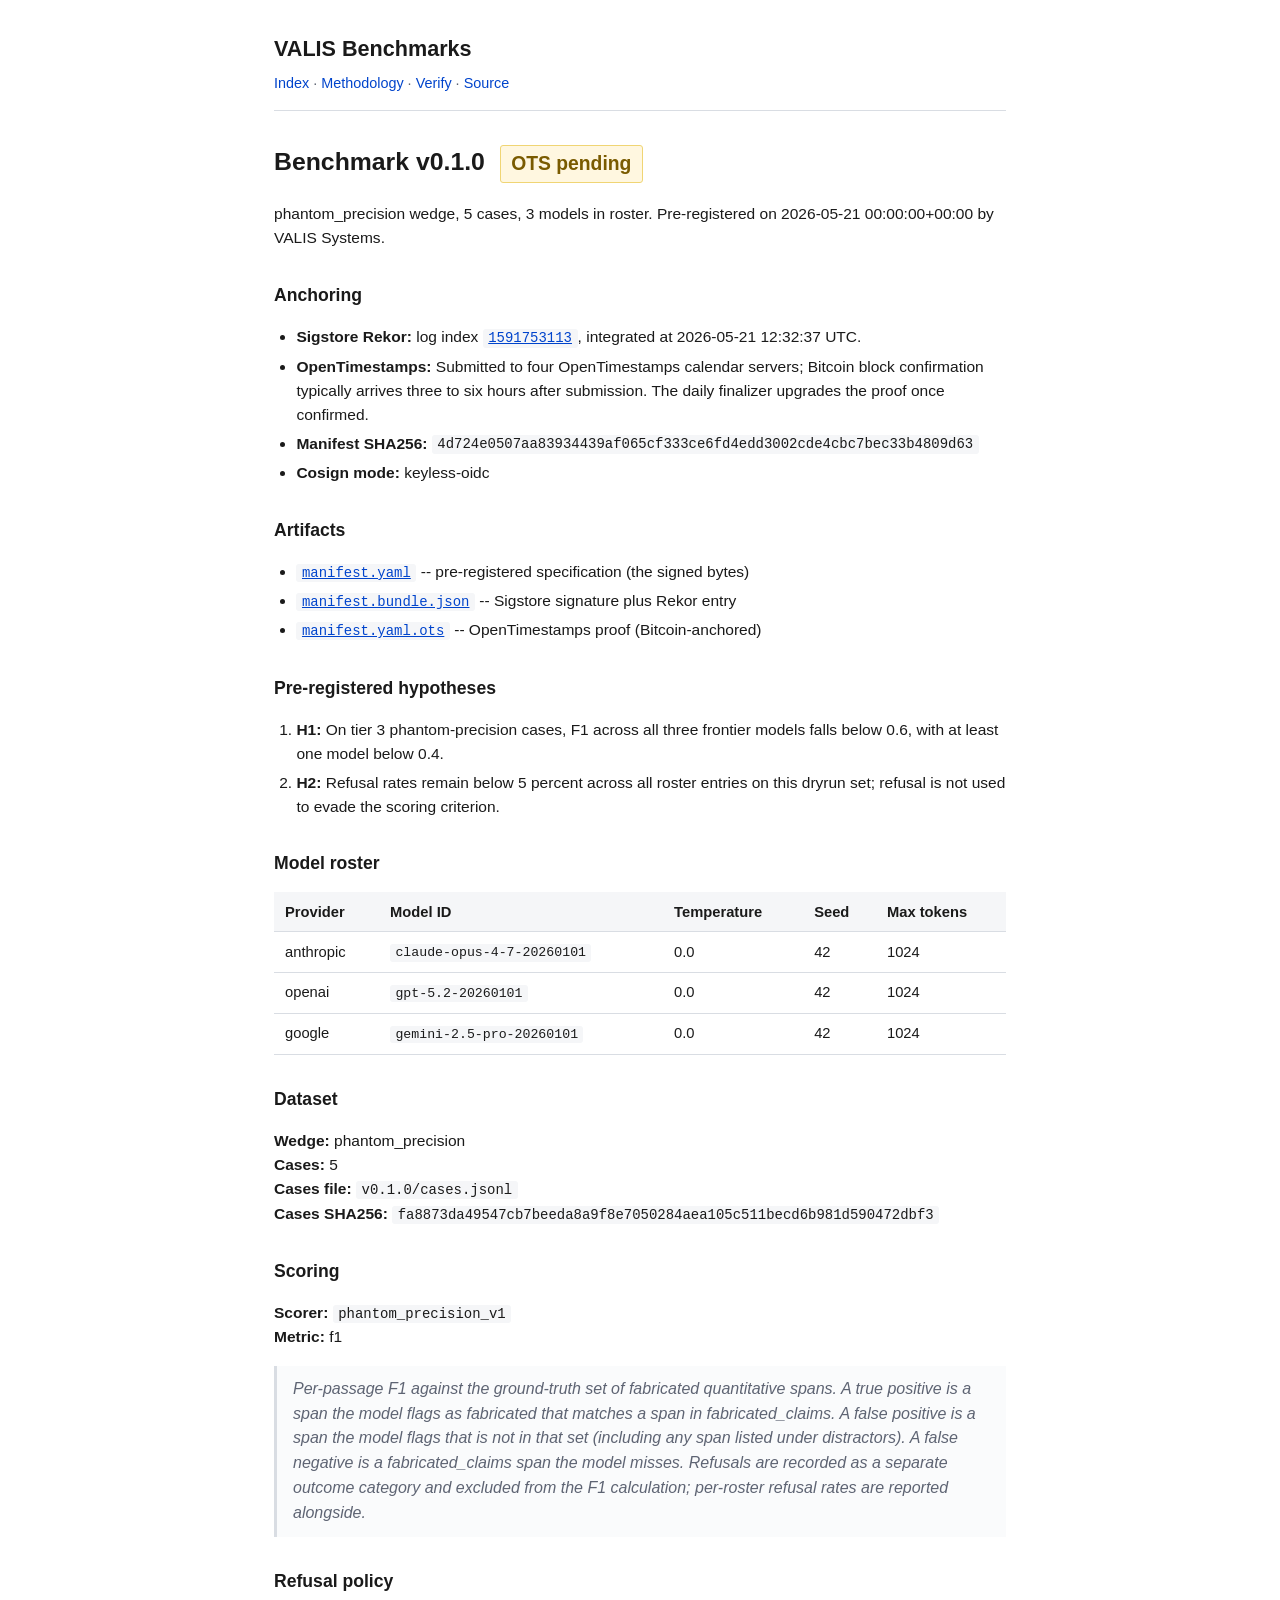
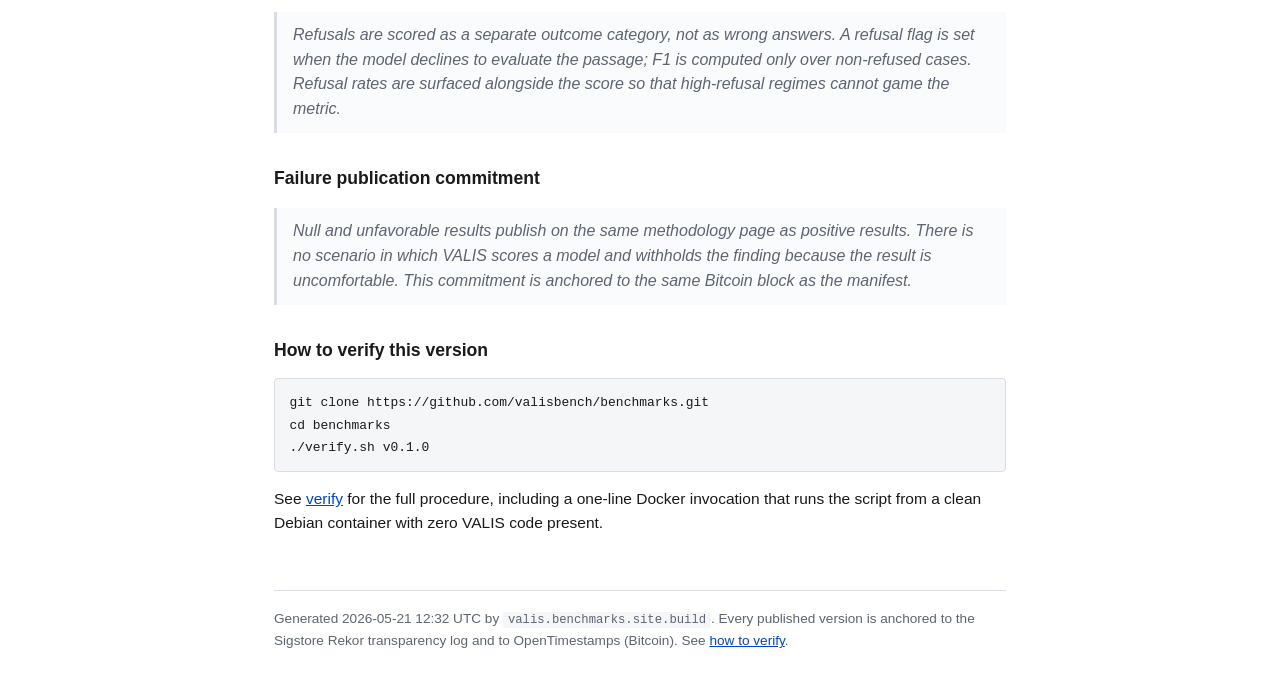
==== v0.1.0/index.html @ 50e2eb96 "benchmarks-v0.1.0 (Rekor anchored, OTS pending)" ====
<!DOCTYPE html>
<html lang="en">
<head>
  <meta charset="utf-8">
  <meta name="viewport" content="width=device-width, initial-scale=1">
  <title>v0.1.0 -- VALIS Benchmarks</title>
  <link rel="stylesheet" href="../assets/style.css">
</head>
<body>
  <header>
    <h1><a href="../index.html">VALIS Benchmarks</a></h1>
    <nav>
      <a href="../index.html">Index</a> ·
      <a href="../methodology.html">Methodology</a> ·
      <a href="../verify.html">Verify</a> ·
      <a href="https://github.com/valisbench/benchmarks">Source</a>
    </nav>
  </header>
  <main>
<h2>Benchmark v0.1.0 <span class="badge badge-pending">OTS pending</span></h2>
<p>phantom_precision wedge, 5 cases,
   3 models in roster.
   Pre-registered on 2026-05-21 00:00:00+00:00 by VALIS Systems.</p>

<h3>Anchoring</h3>
<ul>
  <li><strong>Sigstore Rekor:</strong> log index
    <a href="https://search.sigstore.dev/?logIndex=1591753113"><code>1591753113</code></a>,
    integrated at 2026-05-21 12:32:37 UTC.</li>
  <li><strong>OpenTimestamps:</strong> Submitted to four OpenTimestamps calendar servers; Bitcoin block confirmation typically arrives three to six hours after submission. The daily finalizer upgrades the proof once confirmed.</li>
  <li><strong>Manifest SHA256:</strong> <code>4d724e0507aa83934439af065cf333ce6fd4edd3002cde4cbc7bec33b4809d63</code></li>
  <li><strong>Cosign mode:</strong> keyless-oidc</li>
</ul>

<h3>Artifacts</h3>
<ul>
  <li><a href="manifest.yaml"><code>manifest.yaml</code></a> -- pre-registered specification (the signed bytes)</li>
  <li><a href="manifest.bundle.json"><code>manifest.bundle.json</code></a> -- Sigstore signature plus Rekor entry</li>
  <li><a href="manifest.yaml.ots"><code>manifest.yaml.ots</code></a> -- OpenTimestamps proof (Bitcoin-anchored)</li>
</ul>

<h3>Pre-registered hypotheses</h3>
<ol>
  <li><strong>H1:</strong> On tier 3 phantom-precision cases, F1 across all three frontier models falls below 0.6, with at least one model below 0.4.</li>
  <li><strong>H2:</strong> Refusal rates remain below 5 percent across all roster entries on this dryrun set; refusal is not used to evade the scoring criterion.</li>
</ol>

<h3>Model roster</h3>
<table>
  <thead>
    <tr><th>Provider</th><th>Model ID</th><th>Temperature</th><th>Seed</th><th>Max tokens</th></tr>
  </thead>
  <tbody>
    <tr>
      <td>anthropic</td>
      <td><code>claude-opus-4-7-20260101</code></td>
      <td>0.0</td>
      <td>42</td>
      <td>1024</td>
    </tr>
    <tr>
      <td>openai</td>
      <td><code>gpt-5.2-20260101</code></td>
      <td>0.0</td>
      <td>42</td>
      <td>1024</td>
    </tr>
    <tr>
      <td>google</td>
      <td><code>gemini-2.5-pro-20260101</code></td>
      <td>0.0</td>
      <td>42</td>
      <td>1024</td>
    </tr>
  </tbody>
</table>

<h3>Dataset</h3>
<p><strong>Wedge:</strong> phantom_precision<br>
   <strong>Cases:</strong> 5<br>
   <strong>Cases file:</strong> <code>v0.1.0/cases.jsonl</code><br>
   <strong>Cases SHA256:</strong> <code>fa8873da49547cb7beeda8a9f8e7050284aea105c511becd6b981d590472dbf3</code></p>

<h3>Scoring</h3>
<p><strong>Scorer:</strong> <code>phantom_precision_v1</code><br>
   <strong>Metric:</strong> f1</p>
<blockquote>Per-passage F1 against the ground-truth set of fabricated quantitative spans.
A true positive is a span the model flags as fabricated that matches a span in
fabricated_claims. A false positive is a span the model flags that is not in
that set (including any span listed under distractors). A false negative is a
fabricated_claims span the model misses. Refusals are recorded as a separate
outcome category and excluded from the F1 calculation; per-roster refusal
rates are reported alongside.
</blockquote>

<h3>Refusal policy</h3>
<blockquote>Refusals are scored as a separate outcome category, not as wrong answers. A
refusal flag is set when the model declines to evaluate the passage; F1 is
computed only over non-refused cases. Refusal rates are surfaced alongside
the score so that high-refusal regimes cannot game the metric.
</blockquote>

<h3>Failure publication commitment</h3>
<blockquote>Null and unfavorable results publish on the same methodology page as positive
results. There is no scenario in which VALIS scores a model and withholds the
finding because the result is uncomfortable. This commitment is anchored to
the same Bitcoin block as the manifest.
</blockquote>

<h3>How to verify this version</h3>
<pre><code>git clone https://github.com/valisbench/benchmarks.git
cd benchmarks
./verify.sh v0.1.0</code></pre>
<p>See <a href="../verify.html">verify</a> for the full procedure, including a one-line Docker invocation that runs the script from a clean Debian container with zero VALIS code present.</p>
  </main>
  <footer>
    <p>Generated 2026-05-21 12:32 UTC by <code>valis.benchmarks.site.build</code>.
       Every published version is anchored to the Sigstore Rekor transparency log and to OpenTimestamps (Bitcoin).
       See <a href="../verify.html">how to verify</a>.</p>
  </footer>
</body>
</html>
---- assets/style.css ----
:root {
  --bg: #ffffff;
  --fg: #1a1a1a;
  --muted: #5e6473;
  --border: #d9dde3;
  --accent: #0044cc;
  --code-bg: #f5f6f8;
  --pending-bg: #fff7e0;
  --pending-fg: #7a5b00;
  --pending-border: #f0d574;
  --confirmed-bg: #e3f4e6;
  --confirmed-fg: #1d5f2a;
  --confirmed-border: #a7d4b0;
  --unknown-bg: #f0f1f3;
  --unknown-fg: #5e6473;
  --unknown-border: #c5c9d2;
  --fail-bg: #fde6e6;
  --fail-fg: #7a1c20;
  --fail-border: #ecb1b1;
}

* { box-sizing: border-box; }

body {
  font-family: -apple-system, BlinkMacSystemFont, "Segoe UI", Roboto, Helvetica, Arial, sans-serif;
  max-width: 780px;
  margin: 0 auto;
  padding: 2em 1.5em 3em;
  line-height: 1.55;
  color: var(--fg);
  background: var(--bg);
}

header {
  border-bottom: 1px solid var(--border);
  padding-bottom: 1em;
  margin-bottom: 2em;
}
header h1 { margin: 0 0 0.3em; font-size: 1.35em; font-weight: 600; }
header h1 a { text-decoration: none; color: inherit; }
header nav { font-size: 0.9em; color: var(--muted); }
header nav a { color: var(--accent); text-decoration: none; }
header nav a:hover { text-decoration: underline; }

main h2 { font-size: 1.55em; margin: 0.2em 0 0.8em; font-weight: 600; }
main h3 { font-size: 1.1em; margin: 1.8em 0 0.6em; font-weight: 600; }
main p, main li { font-size: 0.97em; }
main ul, main ol { padding-left: 1.4em; }
main li { margin-bottom: 0.3em; }

a { color: var(--accent); }

code, pre, .mono {
  font-family: ui-monospace, SFMono-Regular, Menlo, Monaco, Consolas, monospace;
  font-size: 0.9em;
}
code {
  background: var(--code-bg);
  padding: 0.08em 0.4em;
  border-radius: 3px;
}
pre {
  background: var(--code-bg);
  padding: 0.85em 1em;
  border-radius: 4px;
  overflow-x: auto;
  border: 1px solid var(--border);
  margin: 1em 0;
}
pre code { background: transparent; padding: 0; }

table {
  border-collapse: collapse;
  width: 100%;
  margin: 1em 0;
  font-size: 0.92em;
}
th, td {
  border-bottom: 1px solid var(--border);
  padding: 0.55em 0.75em;
  text-align: left;
  vertical-align: top;
}
th { background: var(--code-bg); font-weight: 600; }

blockquote {
  margin: 1em 0;
  padding: 0.7em 1em;
  border-left: 3px solid var(--border);
  color: var(--muted);
  font-style: italic;
  background: #fafbfc;
}

footer {
  margin-top: 4em;
  padding-top: 1em;
  border-top: 1px solid var(--border);
  font-size: 0.85em;
  color: var(--muted);
}
footer p { margin: 0.3em 0; }

.badge {
  display: inline-block;
  padding: 0.15em 0.55em;
  border-radius: 3px;
  font-size: 0.78em;
  font-weight: 600;
  vertical-align: middle;
  border: 1px solid;
  margin-left: 0.4em;
}
.badge-pending { background: var(--pending-bg); color: var(--pending-fg); border-color: var(--pending-border); }
.badge-confirmed { background: var(--confirmed-bg); color: var(--confirmed-fg); border-color: var(--confirmed-border); }
.badge-unknown { background: var(--unknown-bg); color: var(--unknown-fg); border-color: var(--unknown-border); }
.badge-fail { background: var(--fail-bg); color: var(--fail-fg); border-color: var(--fail-border); }
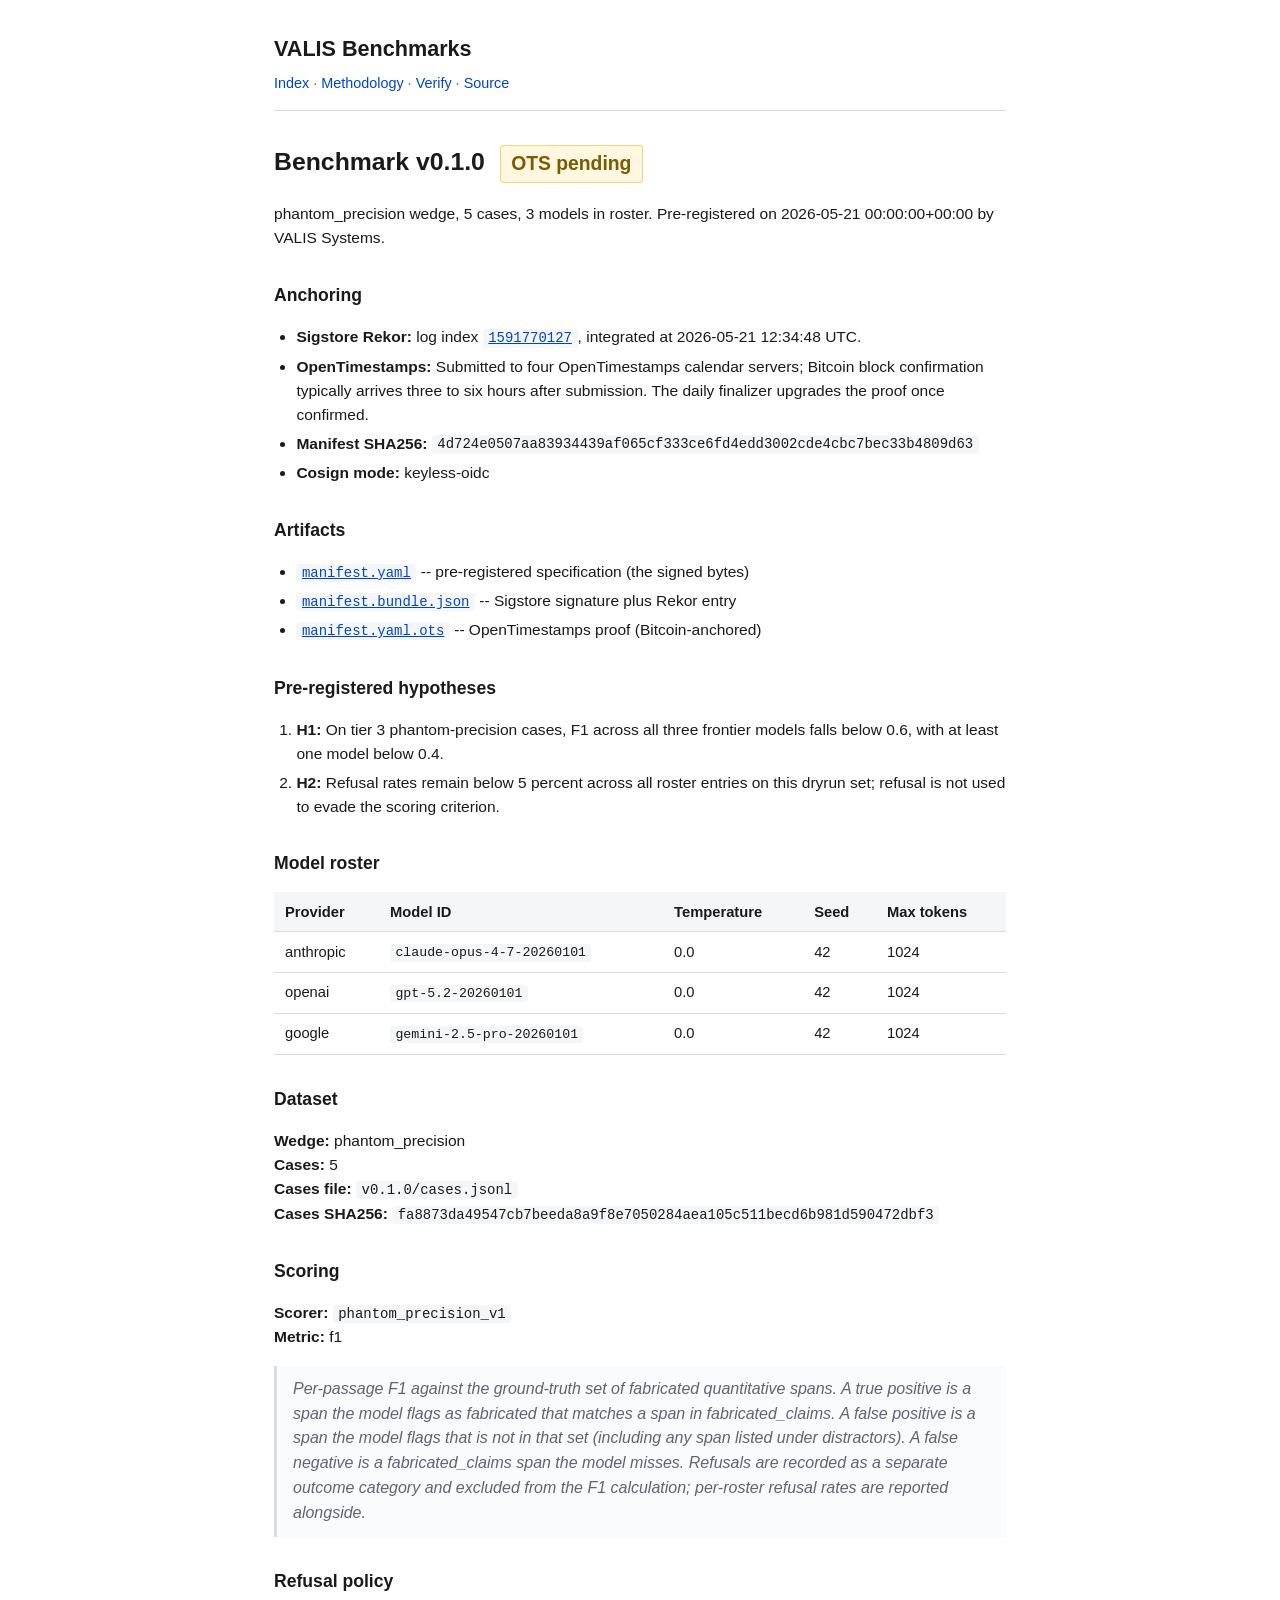
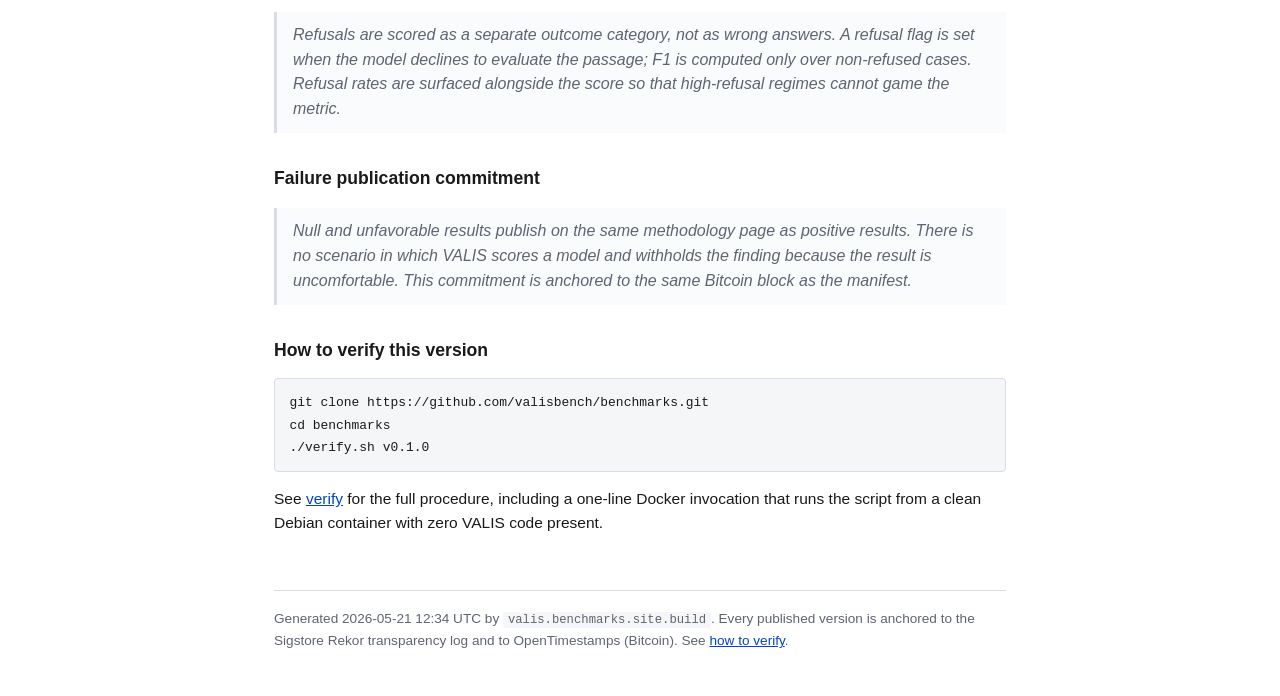
==== commit b57597cb: "benchmarks-v0.1.0 (Rekor anchored, OTS pending)" ====
--- a/v0.1.0/index.html
+++ b/v0.1.0/index.html
@@ -25,8 +25,8 @@
 <h3>Anchoring</h3>
 <ul>
   <li><strong>Sigstore Rekor:</strong> log index
-    <a href="https://search.sigstore.dev/?logIndex=1591753113"><code>1591753113</code></a>,
-    integrated at 2026-05-21 12:32:37 UTC.</li>
+    <a href="https://search.sigstore.dev/?logIndex=1591770127"><code>1591770127</code></a>,
+    integrated at 2026-05-21 12:34:48 UTC.</li>
   <li><strong>OpenTimestamps:</strong> Submitted to four OpenTimestamps calendar servers; Bitcoin block confirmation typically arrives three to six hours after submission. The daily finalizer upgrades the proof once confirmed.</li>
   <li><strong>Manifest SHA256:</strong> <code>4d724e0507aa83934439af065cf333ce6fd4edd3002cde4cbc7bec33b4809d63</code></li>
   <li><strong>Cosign mode:</strong> keyless-oidc</li>
@@ -114,7 +114,7 @@
 <p>See <a href="../verify.html">verify</a> for the full procedure, including a one-line Docker invocation that runs the script from a clean Debian container with zero VALIS code present.</p>
   </main>
   <footer>
-    <p>Generated 2026-05-21 12:32 UTC by <code>valis.benchmarks.site.build</code>.
+    <p>Generated 2026-05-21 12:34 UTC by <code>valis.benchmarks.site.build</code>.
        Every published version is anchored to the Sigstore Rekor transparency log and to OpenTimestamps (Bitcoin).
        See <a href="../verify.html">how to verify</a>.</p>
   </footer>
